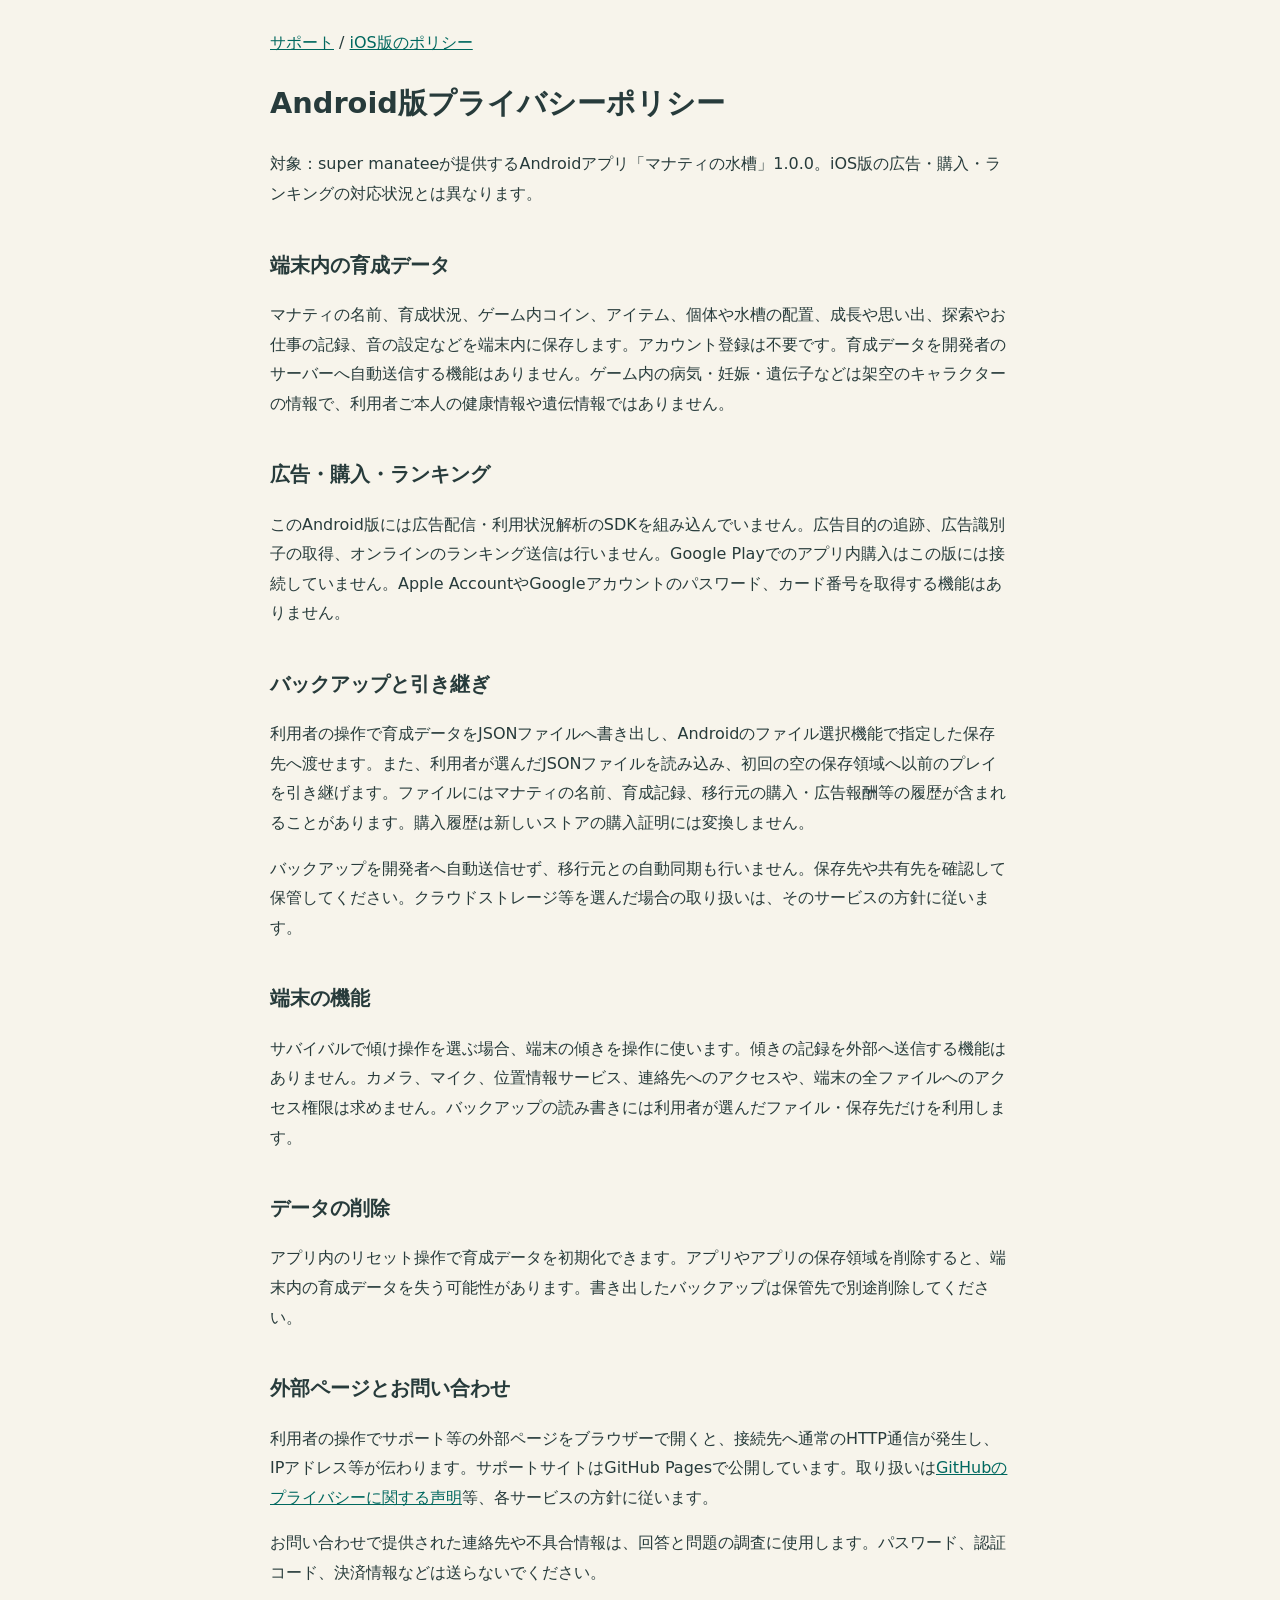
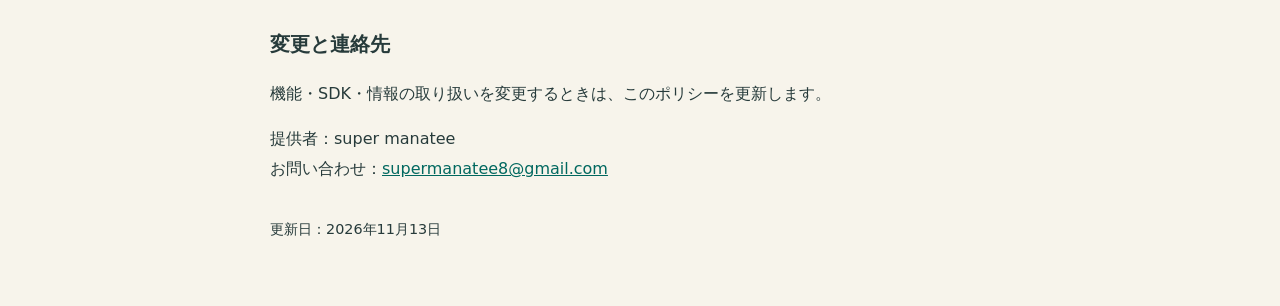
==== privacy-android.html @ 6015d878 "Add Android privacy policy for Manatee first Play release" ====
<!doctype html>
<html lang="ja"><head><meta charset="utf-8"><meta name="viewport" content="width=device-width,initial-scale=1"><title>Android版プライバシーポリシー | マナティの水槽</title>
<style>body{margin:0;background:#f7f4eb;color:#273b3b;font:16px/1.85 system-ui,sans-serif}main{max-width:740px;margin:auto;padding:28px 22px 64px}h1{font-size:1.8rem}h2{font-size:1.22rem;margin-top:2em}a{color:#00685f}footer{margin-top:32px;font-size:.9rem}</style></head>
<body><main><nav><a href="./">サポート</a> / <a href="privacy.html">iOS版のポリシー</a></nav>
<h1>Android版プライバシーポリシー</h1>
<p>対象：super manateeが提供するAndroidアプリ「マナティの水槽」1.0.0。iOS版の広告・購入・ランキングの対応状況とは異なります。</p>
<h2>端末内の育成データ</h2>
<p>マナティの名前、育成状況、ゲーム内コイン、アイテム、個体や水槽の配置、成長や思い出、探索やお仕事の記録、音の設定などを端末内に保存します。アカウント登録は不要です。育成データを開発者のサーバーへ自動送信する機能はありません。ゲーム内の病気・妊娠・遺伝子などは架空のキャラクターの情報で、利用者ご本人の健康情報や遺伝情報ではありません。</p>
<h2>広告・購入・ランキング</h2>
<p>このAndroid版には広告配信・利用状況解析のSDKを組み込んでいません。広告目的の追跡、広告識別子の取得、オンラインのランキング送信は行いません。Google Playでのアプリ内購入はこの版には接続していません。Apple AccountやGoogleアカウントのパスワード、カード番号を取得する機能はありません。</p>
<h2>バックアップと引き継ぎ</h2>
<p>利用者の操作で育成データをJSONファイルへ書き出し、Androidのファイル選択機能で指定した保存先へ渡せます。また、利用者が選んだJSONファイルを読み込み、初回の空の保存領域へ以前のプレイを引き継げます。ファイルにはマナティの名前、育成記録、移行元の購入・広告報酬等の履歴が含まれることがあります。購入履歴は新しいストアの購入証明には変換しません。</p>
<p>バックアップを開発者へ自動送信せず、移行元との自動同期も行いません。保存先や共有先を確認して保管してください。クラウドストレージ等を選んだ場合の取り扱いは、そのサービスの方針に従います。</p>
<h2>端末の機能</h2>
<p>サバイバルで傾け操作を選ぶ場合、端末の傾きを操作に使います。傾きの記録を外部へ送信する機能はありません。カメラ、マイク、位置情報サービス、連絡先へのアクセスや、端末の全ファイルへのアクセス権限は求めません。バックアップの読み書きには利用者が選んだファイル・保存先だけを利用します。</p>
<h2>データの削除</h2>
<p>アプリ内のリセット操作で育成データを初期化できます。アプリやアプリの保存領域を削除すると、端末内の育成データを失う可能性があります。書き出したバックアップは保管先で別途削除してください。</p>
<h2>外部ページとお問い合わせ</h2>
<p>利用者の操作でサポート等の外部ページをブラウザーで開くと、接続先へ通常のHTTP通信が発生し、IPアドレス等が伝わります。サポートサイトはGitHub Pagesで公開しています。取り扱いは<a href="https://docs.github.com/en/site-policy/privacy-policies/github-general-privacy-statement">GitHubのプライバシーに関する声明</a>等、各サービスの方針に従います。</p>
<p>お問い合わせで提供された連絡先や不具合情報は、回答と問題の調査に使用します。パスワード、認証コード、決済情報などは送らないでください。</p>
<h2>変更と連絡先</h2>
<p>機能・SDK・情報の取り扱いを変更するときは、このポリシーを更新します。</p>
<p>提供者：super manatee<br>お問い合わせ：<a href="mailto:supermanatee8@gmail.com">supermanatee8@gmail.com</a></p>
<footer>更新日：2026年11月13日</footer></main></body></html>
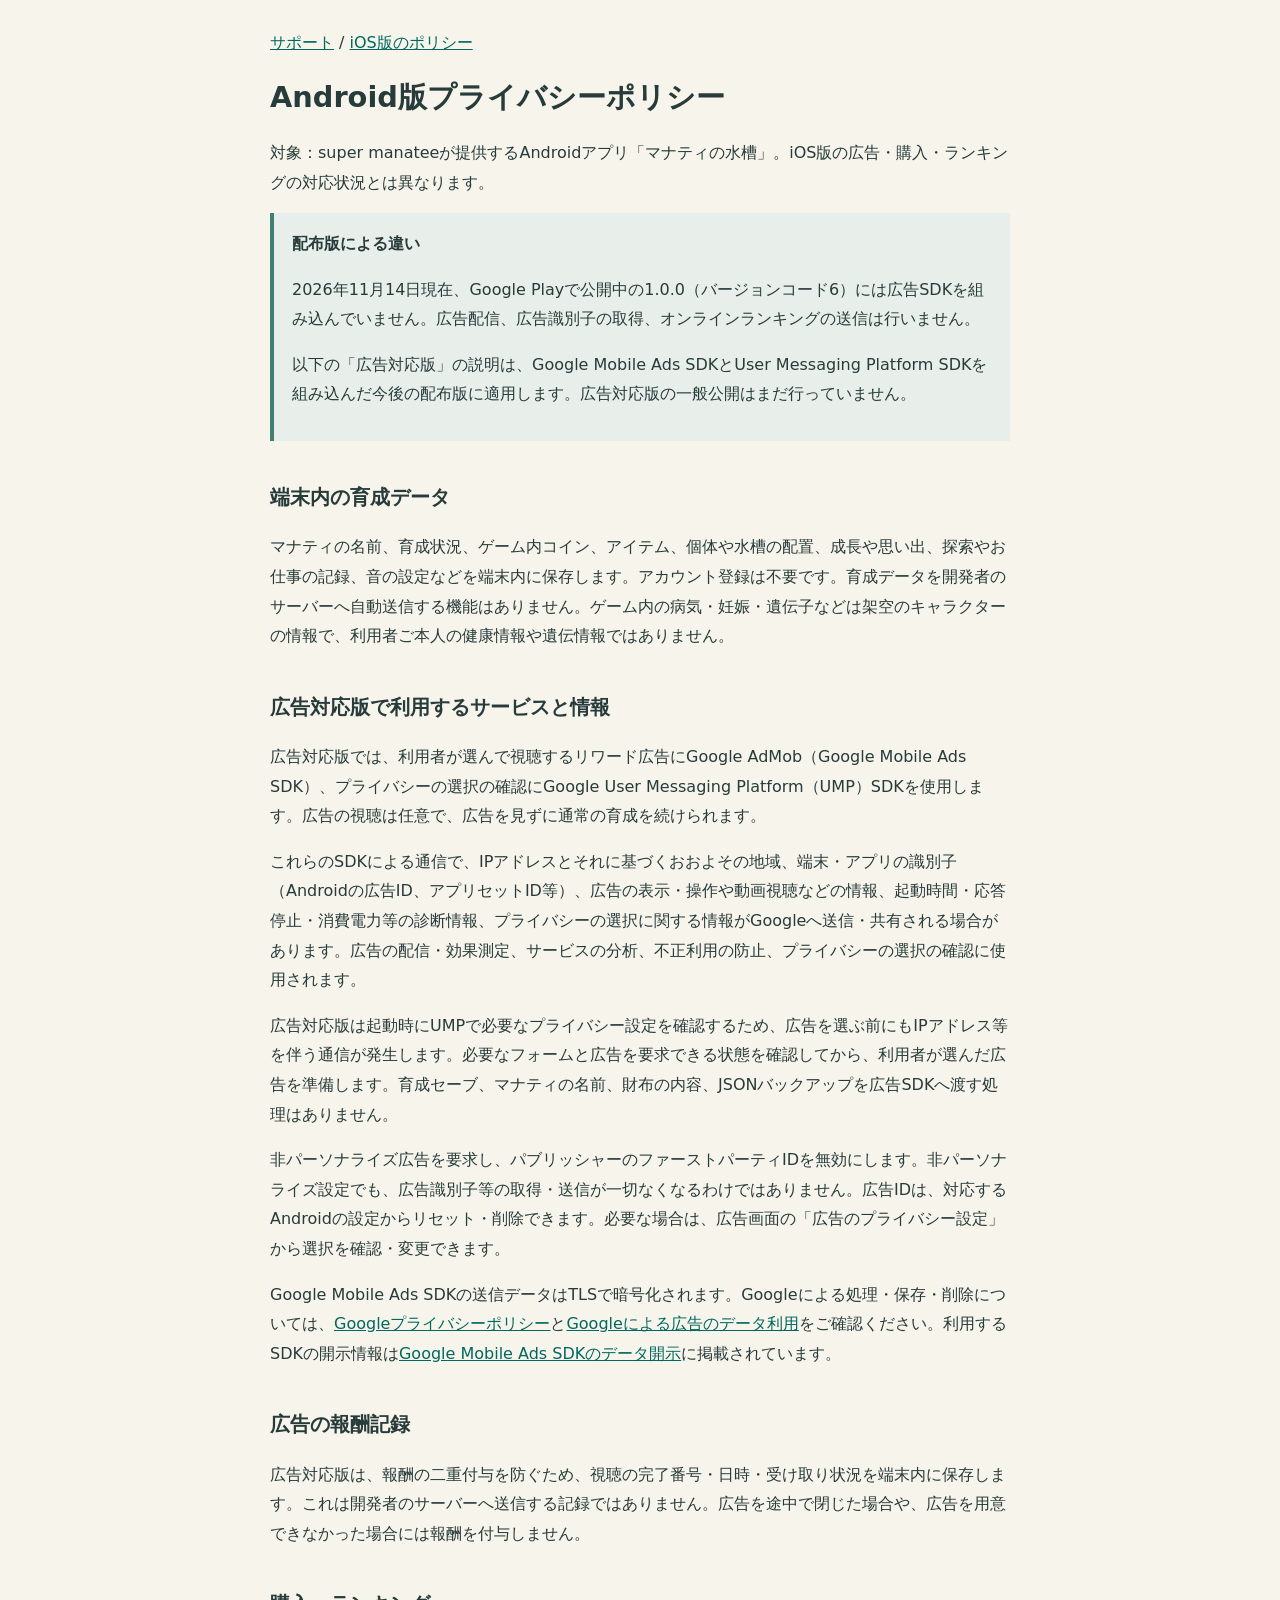
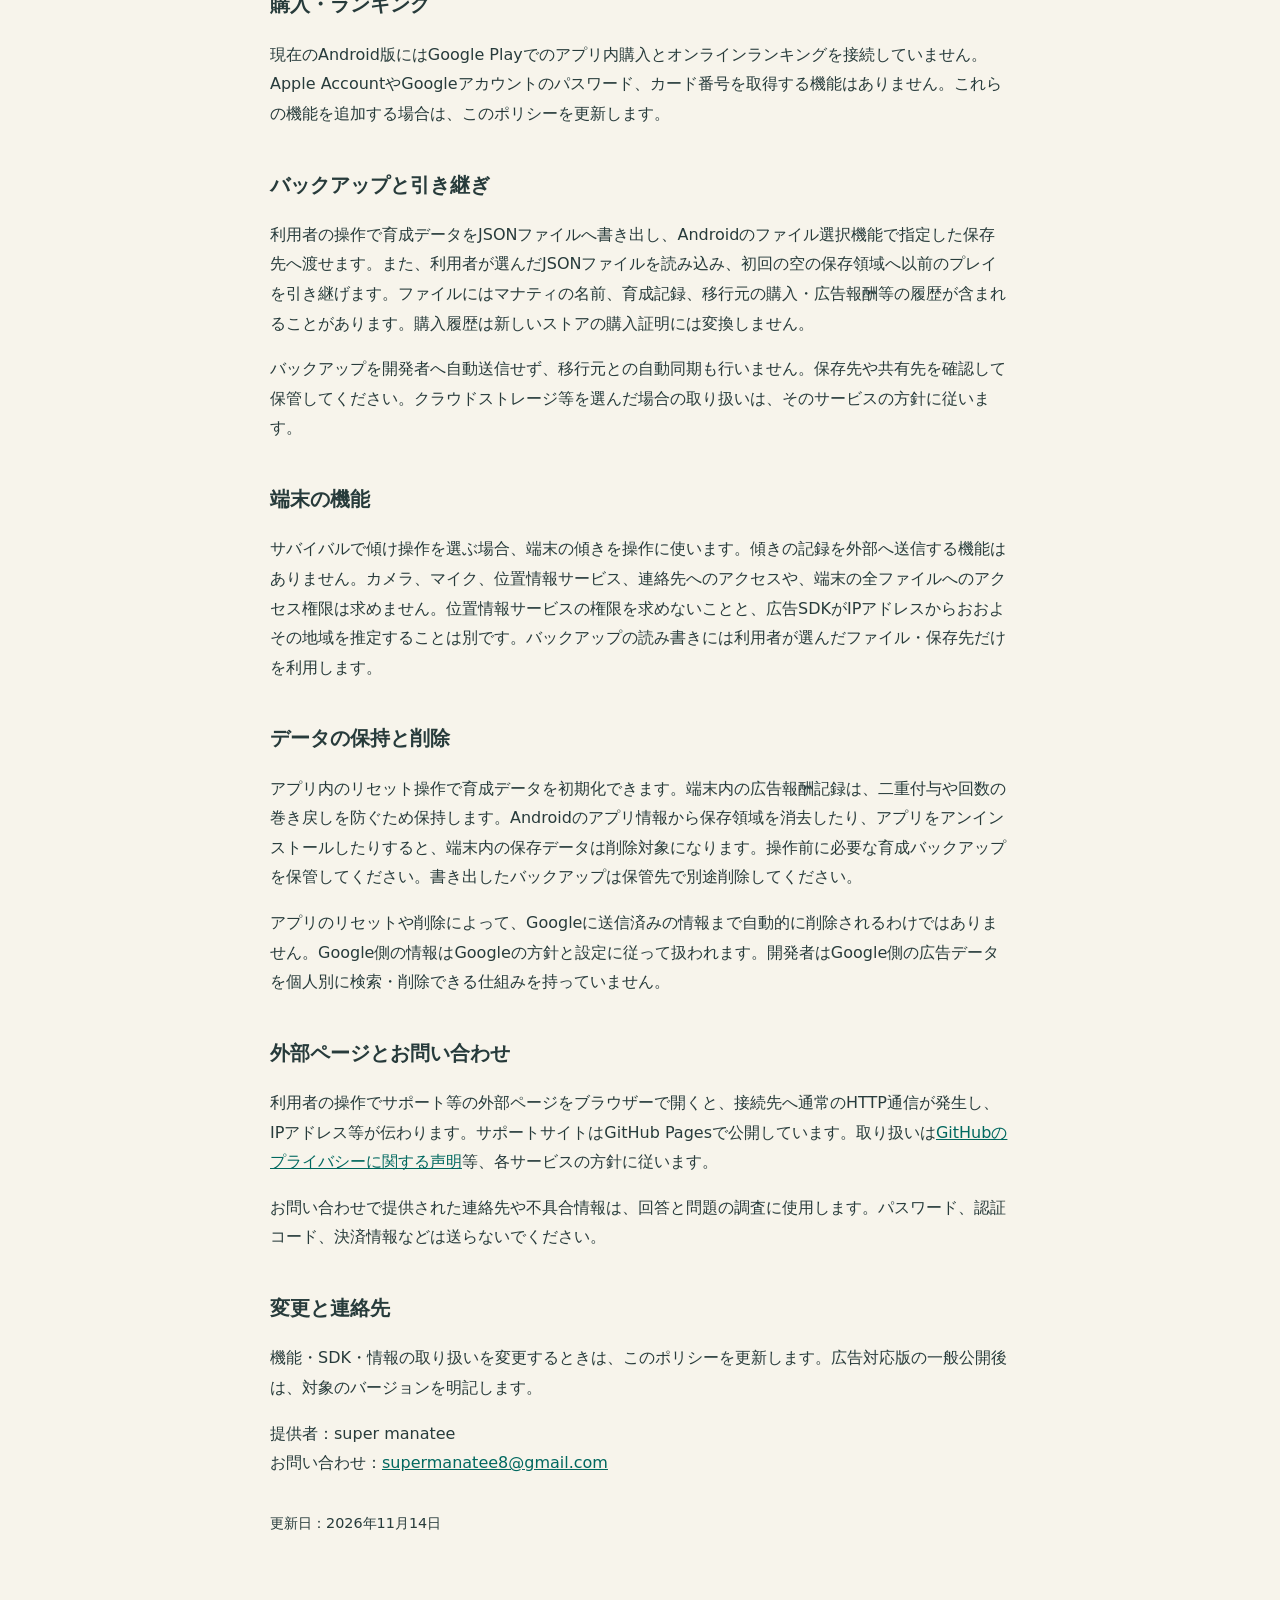
==== commit 17cda836: "Clarify Android ad-supported privacy practices and current release scope" ====
--- a/privacy-android.html
+++ b/privacy-android.html
@@ -1,24 +1,34 @@
 <!doctype html>
 <html lang="ja"><head><meta charset="utf-8"><meta name="viewport" content="width=device-width,initial-scale=1"><title>Android版プライバシーポリシー | マナティの水槽</title>
-<style>body{margin:0;background:#f7f4eb;color:#273b3b;font:16px/1.85 system-ui,sans-serif}main{max-width:740px;margin:auto;padding:28px 22px 64px}h1{font-size:1.8rem}h2{font-size:1.22rem;margin-top:2em}a{color:#00685f}footer{margin-top:32px;font-size:.9rem}</style></head>
+<style>body{margin:0;background:#f7f4eb;color:#273b3b;font:16px/1.85 system-ui,sans-serif}main{max-width:740px;margin:auto;padding:28px 22px 64px}h1{font-size:1.8rem;line-height:1.45}h2{font-size:1.22rem;margin-top:2em}a{color:#00685f;overflow-wrap:anywhere}footer{margin-top:32px;font-size:.9rem}.version{padding:16px 18px;border-left:4px solid #417e73;background:#e8efea}li{margin:.5em 0}</style></head>
 <body><main><nav><a href="./">サポート</a> / <a href="privacy.html">iOS版のポリシー</a></nav>
 <h1>Android版プライバシーポリシー</h1>
-<p>対象：super manateeが提供するAndroidアプリ「マナティの水槽」1.0.0。iOS版の広告・購入・ランキングの対応状況とは異なります。</p>
+<p>対象：super manateeが提供するAndroidアプリ「マナティの水槽」。iOS版の広告・購入・ランキングの対応状況とは異なります。</p>
+<div class="version"><strong>配布版による違い</strong><p>2026年11月14日現在、Google Playで公開中の1.0.0（バージョンコード6）には広告SDKを組み込んでいません。広告配信、広告識別子の取得、オンラインランキングの送信は行いません。</p><p>以下の「広告対応版」の説明は、Google Mobile Ads SDKとUser Messaging Platform SDKを組み込んだ今後の配布版に適用します。広告対応版の一般公開はまだ行っていません。</p></div>
 <h2>端末内の育成データ</h2>
 <p>マナティの名前、育成状況、ゲーム内コイン、アイテム、個体や水槽の配置、成長や思い出、探索やお仕事の記録、音の設定などを端末内に保存します。アカウント登録は不要です。育成データを開発者のサーバーへ自動送信する機能はありません。ゲーム内の病気・妊娠・遺伝子などは架空のキャラクターの情報で、利用者ご本人の健康情報や遺伝情報ではありません。</p>
-<h2>広告・購入・ランキング</h2>
-<p>このAndroid版には広告配信・利用状況解析のSDKを組み込んでいません。広告目的の追跡、広告識別子の取得、オンラインのランキング送信は行いません。Google Playでのアプリ内購入はこの版には接続していません。Apple AccountやGoogleアカウントのパスワード、カード番号を取得する機能はありません。</p>
+<h2>広告対応版で利用するサービスと情報</h2>
+<p>広告対応版では、利用者が選んで視聴するリワード広告にGoogle AdMob（Google Mobile Ads SDK）、プライバシーの選択の確認にGoogle User Messaging Platform（UMP）SDKを使用します。広告の視聴は任意で、広告を見ずに通常の育成を続けられます。</p>
+<p>これらのSDKによる通信で、IPアドレスとそれに基づくおおよその地域、端末・アプリの識別子（Androidの広告ID、アプリセットID等）、広告の表示・操作や動画視聴などの情報、起動時間・応答停止・消費電力等の診断情報、プライバシーの選択に関する情報がGoogleへ送信・共有される場合があります。広告の配信・効果測定、サービスの分析、不正利用の防止、プライバシーの選択の確認に使用されます。</p>
+<p>広告対応版は起動時にUMPで必要なプライバシー設定を確認するため、広告を選ぶ前にもIPアドレス等を伴う通信が発生します。必要なフォームと広告を要求できる状態を確認してから、利用者が選んだ広告を準備します。育成セーブ、マナティの名前、財布の内容、JSONバックアップを広告SDKへ渡す処理はありません。</p>
+<p>非パーソナライズ広告を要求し、パブリッシャーのファーストパーティIDを無効にします。非パーソナライズ設定でも、広告識別子等の取得・送信が一切なくなるわけではありません。広告IDは、対応するAndroidの設定からリセット・削除できます。必要な場合は、広告画面の「広告のプライバシー設定」から選択を確認・変更できます。</p>
+<p>Google Mobile Ads SDKの送信データはTLSで暗号化されます。Googleによる処理・保存・削除については、<a href="https://policies.google.com/privacy">Googleプライバシーポリシー</a>と<a href="https://policies.google.com/technologies/ads">Googleによる広告のデータ利用</a>をご確認ください。利用するSDKの開示情報は<a href="https://developers.google.com/admob/android/privacy/play-data-disclosure">Google Mobile Ads SDKのデータ開示</a>に掲載されています。</p>
+<h2>広告の報酬記録</h2>
+<p>広告対応版は、報酬の二重付与を防ぐため、視聴の完了番号・日時・受け取り状況を端末内に保存します。これは開発者のサーバーへ送信する記録ではありません。広告を途中で閉じた場合や、広告を用意できなかった場合には報酬を付与しません。</p>
+<h2>購入・ランキング</h2>
+<p>現在のAndroid版にはGoogle Playでのアプリ内購入とオンラインランキングを接続していません。Apple AccountやGoogleアカウントのパスワード、カード番号を取得する機能はありません。これらの機能を追加する場合は、このポリシーを更新します。</p>
 <h2>バックアップと引き継ぎ</h2>
 <p>利用者の操作で育成データをJSONファイルへ書き出し、Androidのファイル選択機能で指定した保存先へ渡せます。また、利用者が選んだJSONファイルを読み込み、初回の空の保存領域へ以前のプレイを引き継げます。ファイルにはマナティの名前、育成記録、移行元の購入・広告報酬等の履歴が含まれることがあります。購入履歴は新しいストアの購入証明には変換しません。</p>
 <p>バックアップを開発者へ自動送信せず、移行元との自動同期も行いません。保存先や共有先を確認して保管してください。クラウドストレージ等を選んだ場合の取り扱いは、そのサービスの方針に従います。</p>
 <h2>端末の機能</h2>
-<p>サバイバルで傾け操作を選ぶ場合、端末の傾きを操作に使います。傾きの記録を外部へ送信する機能はありません。カメラ、マイク、位置情報サービス、連絡先へのアクセスや、端末の全ファイルへのアクセス権限は求めません。バックアップの読み書きには利用者が選んだファイル・保存先だけを利用します。</p>
-<h2>データの削除</h2>
-<p>アプリ内のリセット操作で育成データを初期化できます。アプリやアプリの保存領域を削除すると、端末内の育成データを失う可能性があります。書き出したバックアップは保管先で別途削除してください。</p>
+<p>サバイバルで傾け操作を選ぶ場合、端末の傾きを操作に使います。傾きの記録を外部へ送信する機能はありません。カメラ、マイク、位置情報サービス、連絡先へのアクセスや、端末の全ファイルへのアクセス権限は求めません。位置情報サービスの権限を求めないことと、広告SDKがIPアドレスからおおよその地域を推定することは別です。バックアップの読み書きには利用者が選んだファイル・保存先だけを利用します。</p>
+<h2>データの保持と削除</h2>
+<p>アプリ内のリセット操作で育成データを初期化できます。端末内の広告報酬記録は、二重付与や回数の巻き戻しを防ぐため保持します。Androidのアプリ情報から保存領域を消去したり、アプリをアンインストールしたりすると、端末内の保存データは削除対象になります。操作前に必要な育成バックアップを保管してください。書き出したバックアップは保管先で別途削除してください。</p>
+<p>アプリのリセットや削除によって、Googleに送信済みの情報まで自動的に削除されるわけではありません。Google側の情報はGoogleの方針と設定に従って扱われます。開発者はGoogle側の広告データを個人別に検索・削除できる仕組みを持っていません。</p>
 <h2>外部ページとお問い合わせ</h2>
 <p>利用者の操作でサポート等の外部ページをブラウザーで開くと、接続先へ通常のHTTP通信が発生し、IPアドレス等が伝わります。サポートサイトはGitHub Pagesで公開しています。取り扱いは<a href="https://docs.github.com/en/site-policy/privacy-policies/github-general-privacy-statement">GitHubのプライバシーに関する声明</a>等、各サービスの方針に従います。</p>
 <p>お問い合わせで提供された連絡先や不具合情報は、回答と問題の調査に使用します。パスワード、認証コード、決済情報などは送らないでください。</p>
 <h2>変更と連絡先</h2>
-<p>機能・SDK・情報の取り扱いを変更するときは、このポリシーを更新します。</p>
+<p>機能・SDK・情報の取り扱いを変更するときは、このポリシーを更新します。広告対応版の一般公開後は、対象のバージョンを明記します。</p>
 <p>提供者：super manatee<br>お問い合わせ：<a href="mailto:supermanatee8@gmail.com">supermanatee8@gmail.com</a></p>
-<footer>更新日：2026年11月13日</footer></main></body></html>
+<footer>更新日：2026年11月14日</footer></main></body></html>
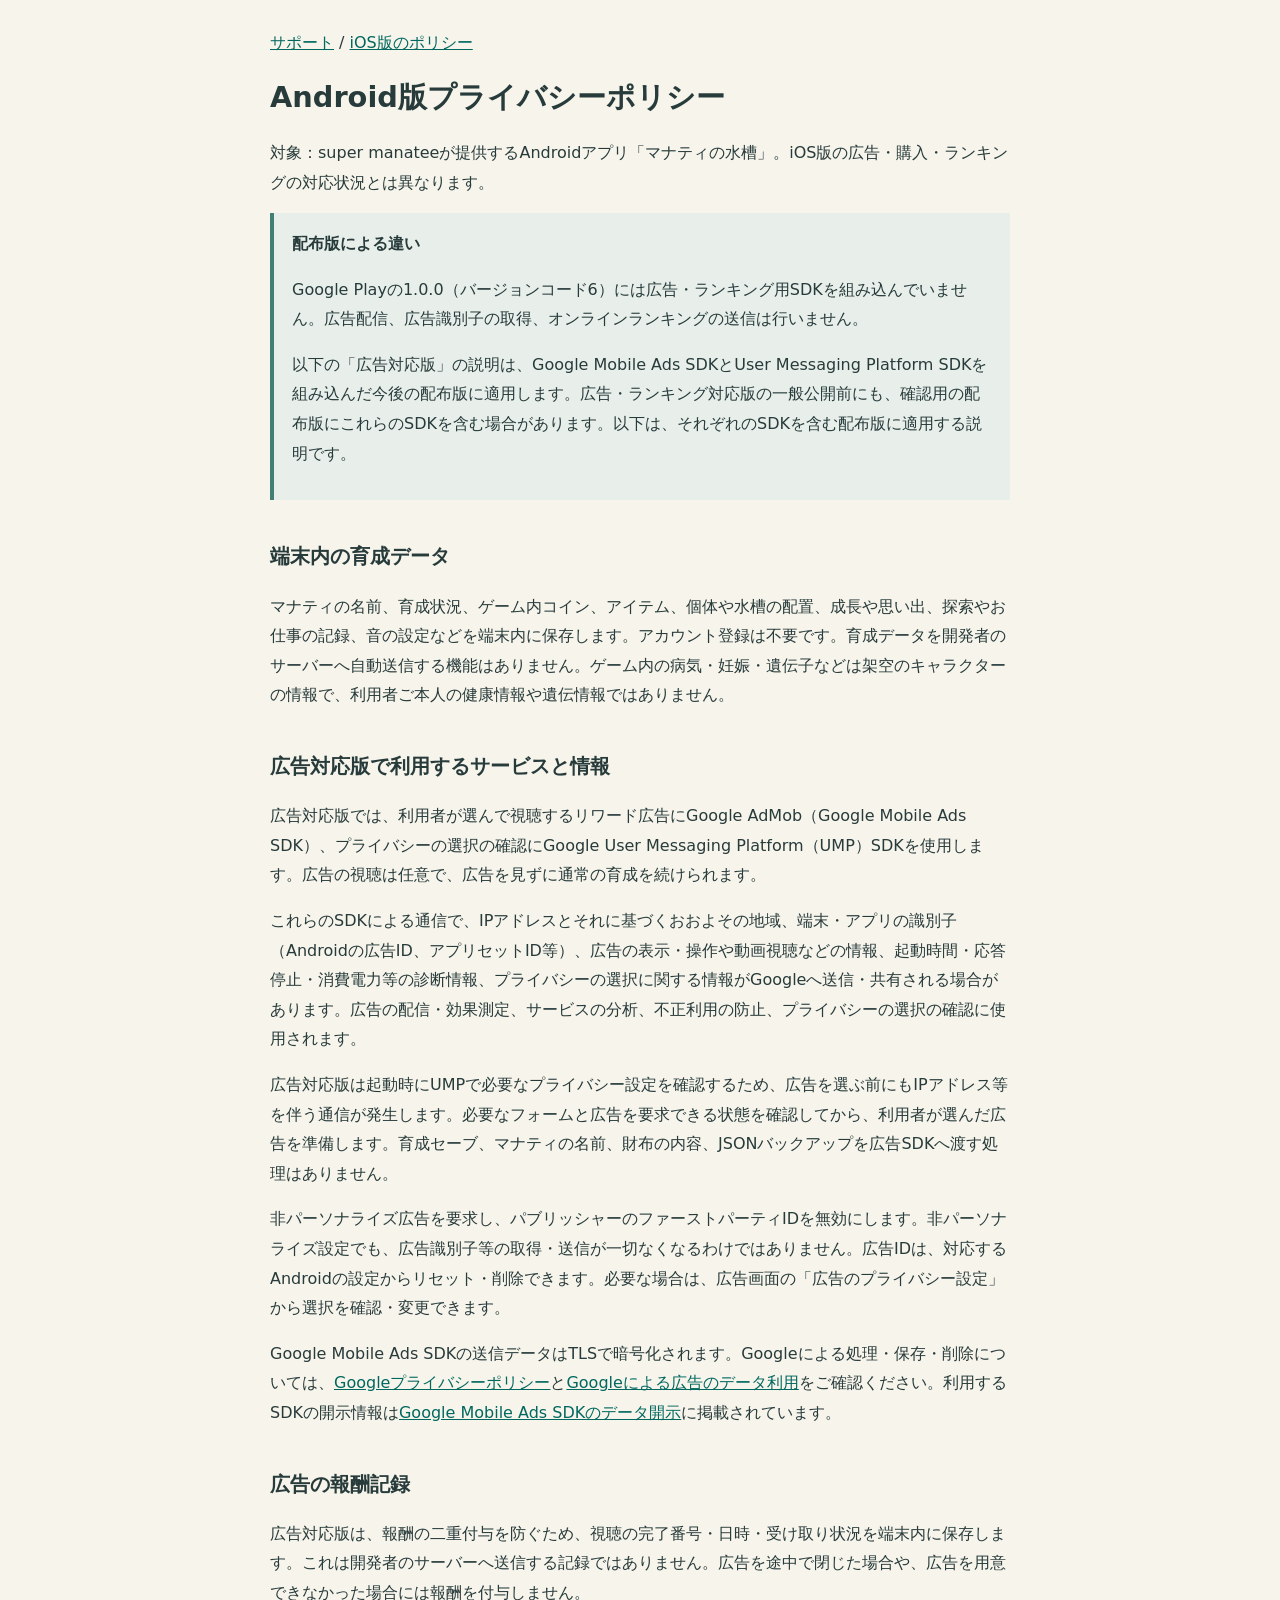
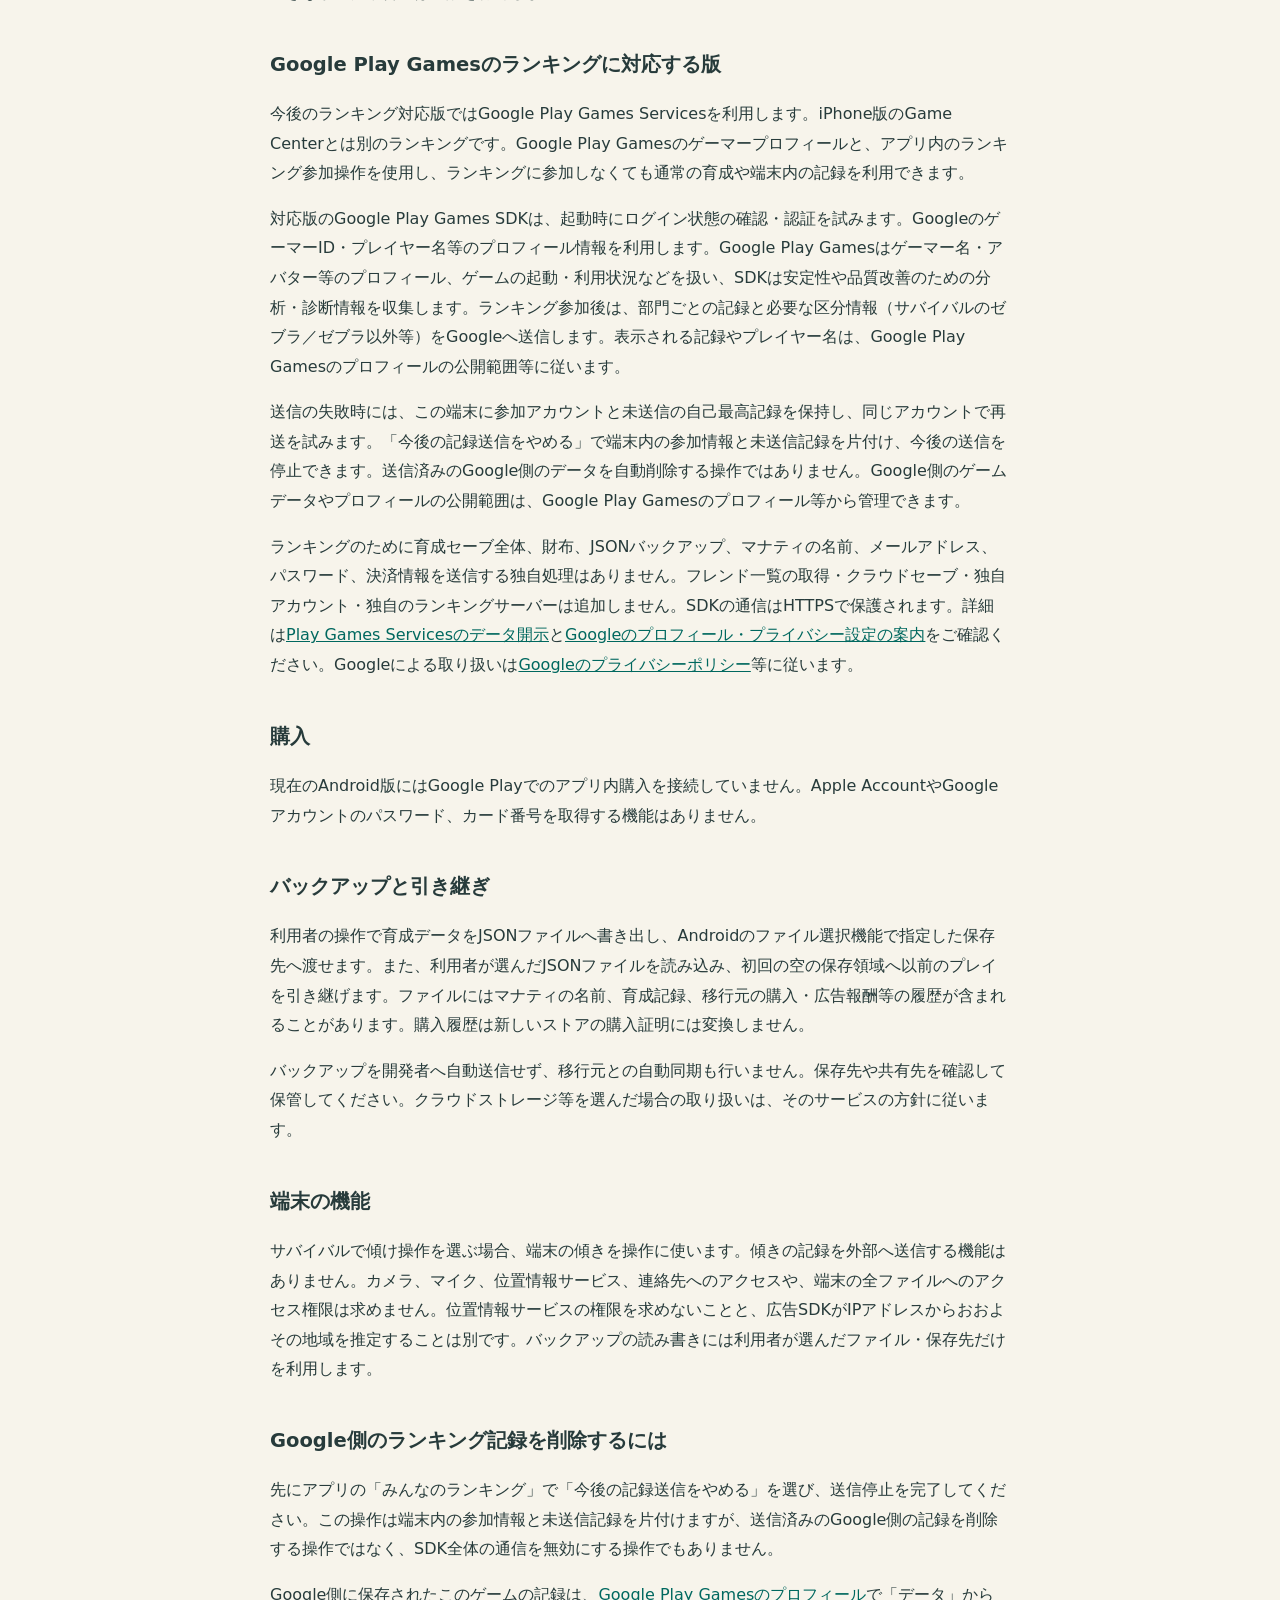
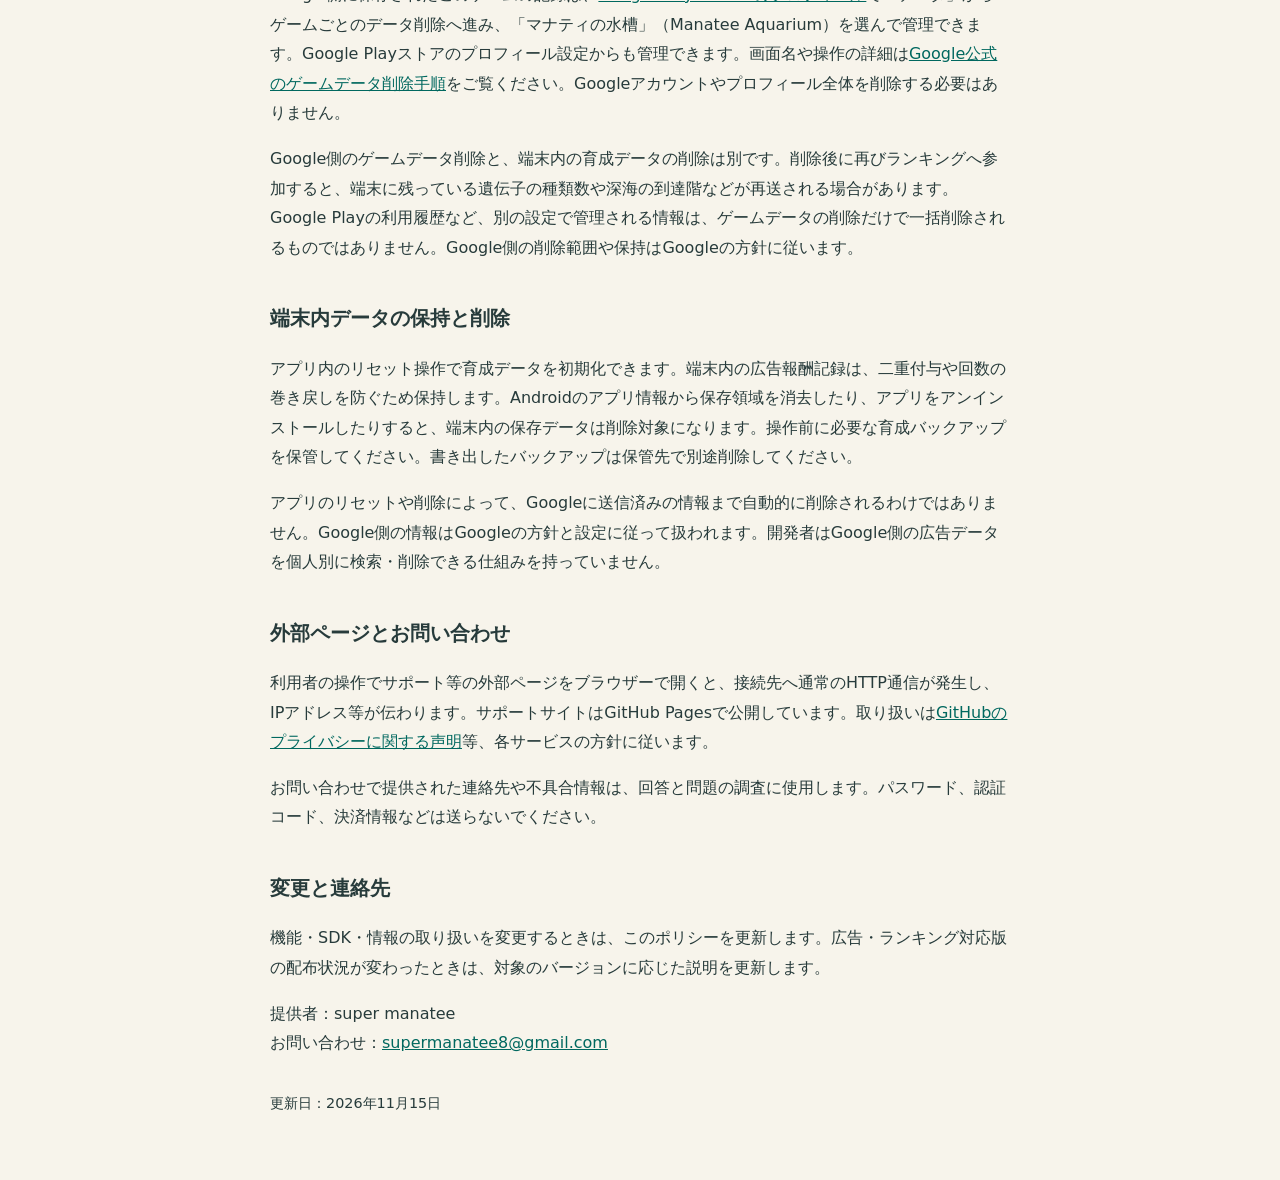
==== commit c544ebb9: "Disclose Android Play Games rankings and per-game data controls" ====
--- a/privacy-android.html
+++ b/privacy-android.html
@@ -4,7 +4,7 @@
 <body><main><nav><a href="./">サポート</a> / <a href="privacy.html">iOS版のポリシー</a></nav>
 <h1>Android版プライバシーポリシー</h1>
 <p>対象：super manateeが提供するAndroidアプリ「マナティの水槽」。iOS版の広告・購入・ランキングの対応状況とは異なります。</p>
-<div class="version"><strong>配布版による違い</strong><p>2026年11月14日現在、Google Playで公開中の1.0.0（バージョンコード6）には広告SDKを組み込んでいません。広告配信、広告識別子の取得、オンラインランキングの送信は行いません。</p><p>以下の「広告対応版」の説明は、Google Mobile Ads SDKとUser Messaging Platform SDKを組み込んだ今後の配布版に適用します。広告対応版の一般公開はまだ行っていません。</p></div>
+<div class="version"><strong>配布版による違い</strong><p>Google Playの1.0.0（バージョンコード6）には広告・ランキング用SDKを組み込んでいません。広告配信、広告識別子の取得、オンラインランキングの送信は行いません。</p><p>以下の「広告対応版」の説明は、Google Mobile Ads SDKとUser Messaging Platform SDKを組み込んだ今後の配布版に適用します。広告・ランキング対応版の一般公開前にも、確認用の配布版にこれらのSDKを含む場合があります。以下は、それぞれのSDKを含む配布版に適用する説明です。</p></div>
 <h2>端末内の育成データ</h2>
 <p>マナティの名前、育成状況、ゲーム内コイン、アイテム、個体や水槽の配置、成長や思い出、探索やお仕事の記録、音の設定などを端末内に保存します。アカウント登録は不要です。育成データを開発者のサーバーへ自動送信する機能はありません。ゲーム内の病気・妊娠・遺伝子などは架空のキャラクターの情報で、利用者ご本人の健康情報や遺伝情報ではありません。</p>
 <h2>広告対応版で利用するサービスと情報</h2>
@@ -15,20 +15,28 @@
 <p>Google Mobile Ads SDKの送信データはTLSで暗号化されます。Googleによる処理・保存・削除については、<a href="https://policies.google.com/privacy">Googleプライバシーポリシー</a>と<a href="https://policies.google.com/technologies/ads">Googleによる広告のデータ利用</a>をご確認ください。利用するSDKの開示情報は<a href="https://developers.google.com/admob/android/privacy/play-data-disclosure">Google Mobile Ads SDKのデータ開示</a>に掲載されています。</p>
 <h2>広告の報酬記録</h2>
 <p>広告対応版は、報酬の二重付与を防ぐため、視聴の完了番号・日時・受け取り状況を端末内に保存します。これは開発者のサーバーへ送信する記録ではありません。広告を途中で閉じた場合や、広告を用意できなかった場合には報酬を付与しません。</p>
-<h2>購入・ランキング</h2>
-<p>現在のAndroid版にはGoogle Playでのアプリ内購入とオンラインランキングを接続していません。Apple AccountやGoogleアカウントのパスワード、カード番号を取得する機能はありません。これらの機能を追加する場合は、このポリシーを更新します。</p>
+<h2>Google Play Gamesのランキングに対応する版</h2>
+<p>今後のランキング対応版ではGoogle Play Games Servicesを利用します。iPhone版のGame Centerとは別のランキングです。Google Play Gamesのゲーマープロフィールと、アプリ内のランキング参加操作を使用し、ランキングに参加しなくても通常の育成や端末内の記録を利用できます。</p>
+<p>対応版のGoogle Play Games SDKは、起動時にログイン状態の確認・認証を試みます。GoogleのゲーマーID・プレイヤー名等のプロフィール情報を利用します。Google Play Gamesはゲーマー名・アバター等のプロフィール、ゲームの起動・利用状況などを扱い、SDKは安定性や品質改善のための分析・診断情報を収集します。ランキング参加後は、部門ごとの記録と必要な区分情報（サバイバルのゼブラ／ゼブラ以外等）をGoogleへ送信します。表示される記録やプレイヤー名は、Google Play Gamesのプロフィールの公開範囲等に従います。</p>
+<p>送信の失敗時には、この端末に参加アカウントと未送信の自己最高記録を保持し、同じアカウントで再送を試みます。「今後の記録送信をやめる」で端末内の参加情報と未送信記録を片付け、今後の送信を停止できます。送信済みのGoogle側のデータを自動削除する操作ではありません。Google側のゲームデータやプロフィールの公開範囲は、Google Play Gamesのプロフィール等から管理できます。</p>
+<p>ランキングのために育成セーブ全体、財布、JSONバックアップ、マナティの名前、メールアドレス、パスワード、決済情報を送信する独自処理はありません。フレンド一覧の取得・クラウドセーブ・独自アカウント・独自のランキングサーバーは追加しません。SDKの通信はHTTPSで保護されます。詳細は<a href="https://developer.android.com/games/pgs/data-collection?hl=ja">Play Games Servicesのデータ開示</a>と<a href="https://support.google.com/googleplay/answer/3129346?hl=ja">Googleのプロフィール・プライバシー設定の案内</a>をご確認ください。Googleによる取り扱いは<a href="https://policies.google.com/privacy">Googleのプライバシーポリシー</a>等に従います。</p>
+<h2>購入</h2><p>現在のAndroid版にはGoogle Playでのアプリ内購入を接続していません。Apple AccountやGoogleアカウントのパスワード、カード番号を取得する機能はありません。</p>
 <h2>バックアップと引き継ぎ</h2>
 <p>利用者の操作で育成データをJSONファイルへ書き出し、Androidのファイル選択機能で指定した保存先へ渡せます。また、利用者が選んだJSONファイルを読み込み、初回の空の保存領域へ以前のプレイを引き継げます。ファイルにはマナティの名前、育成記録、移行元の購入・広告報酬等の履歴が含まれることがあります。購入履歴は新しいストアの購入証明には変換しません。</p>
 <p>バックアップを開発者へ自動送信せず、移行元との自動同期も行いません。保存先や共有先を確認して保管してください。クラウドストレージ等を選んだ場合の取り扱いは、そのサービスの方針に従います。</p>
 <h2>端末の機能</h2>
 <p>サバイバルで傾け操作を選ぶ場合、端末の傾きを操作に使います。傾きの記録を外部へ送信する機能はありません。カメラ、マイク、位置情報サービス、連絡先へのアクセスや、端末の全ファイルへのアクセス権限は求めません。位置情報サービスの権限を求めないことと、広告SDKがIPアドレスからおおよその地域を推定することは別です。バックアップの読み書きには利用者が選んだファイル・保存先だけを利用します。</p>
-<h2>データの保持と削除</h2>
+<h2 id="play-games-data-deletion">Google側のランキング記録を削除するには</h2>
+<p>先にアプリの「みんなのランキング」で「今後の記録送信をやめる」を選び、送信停止を完了してください。この操作は端末内の参加情報と未送信記録を片付けますが、送信済みのGoogle側の記録を削除する操作ではなく、SDK全体の通信を無効にする操作でもありません。</p>
+<p>Google側に保存されたこのゲームの記録は、<a href="https://play.google.com/games/profile">Google Play Gamesのプロフィール</a>で「データ」からゲームごとのデータ削除へ進み、「マナティの水槽」（Manatee Aquarium）を選んで管理できます。Google Playストアのプロフィール設定からも管理できます。画面名や操作の詳細は<a href="https://support.google.com/googleplay/answer/9130646?hl=ja">Google公式のゲームデータ削除手順</a>をご覧ください。Googleアカウントやプロフィール全体を削除する必要はありません。</p>
+<p>Google側のゲームデータ削除と、端末内の育成データの削除は別です。削除後に再びランキングへ参加すると、端末に残っている遺伝子の種類数や深海の到達階などが再送される場合があります。Google Playの利用履歴など、別の設定で管理される情報は、ゲームデータの削除だけで一括削除されるものではありません。Google側の削除範囲や保持はGoogleの方針に従います。</p>
+<h2>端末内データの保持と削除</h2>
 <p>アプリ内のリセット操作で育成データを初期化できます。端末内の広告報酬記録は、二重付与や回数の巻き戻しを防ぐため保持します。Androidのアプリ情報から保存領域を消去したり、アプリをアンインストールしたりすると、端末内の保存データは削除対象になります。操作前に必要な育成バックアップを保管してください。書き出したバックアップは保管先で別途削除してください。</p>
 <p>アプリのリセットや削除によって、Googleに送信済みの情報まで自動的に削除されるわけではありません。Google側の情報はGoogleの方針と設定に従って扱われます。開発者はGoogle側の広告データを個人別に検索・削除できる仕組みを持っていません。</p>
 <h2>外部ページとお問い合わせ</h2>
 <p>利用者の操作でサポート等の外部ページをブラウザーで開くと、接続先へ通常のHTTP通信が発生し、IPアドレス等が伝わります。サポートサイトはGitHub Pagesで公開しています。取り扱いは<a href="https://docs.github.com/en/site-policy/privacy-policies/github-general-privacy-statement">GitHubのプライバシーに関する声明</a>等、各サービスの方針に従います。</p>
 <p>お問い合わせで提供された連絡先や不具合情報は、回答と問題の調査に使用します。パスワード、認証コード、決済情報などは送らないでください。</p>
 <h2>変更と連絡先</h2>
-<p>機能・SDK・情報の取り扱いを変更するときは、このポリシーを更新します。広告対応版の一般公開後は、対象のバージョンを明記します。</p>
+<p>機能・SDK・情報の取り扱いを変更するときは、このポリシーを更新します。広告・ランキング対応版の配布状況が変わったときは、対象のバージョンに応じた説明を更新します。</p>
 <p>提供者：super manatee<br>お問い合わせ：<a href="mailto:supermanatee8@gmail.com">supermanatee8@gmail.com</a></p>
-<footer>更新日：2026年11月14日</footer></main></body></html>
+<footer>更新日：2026年11月15日</footer></main></body></html>
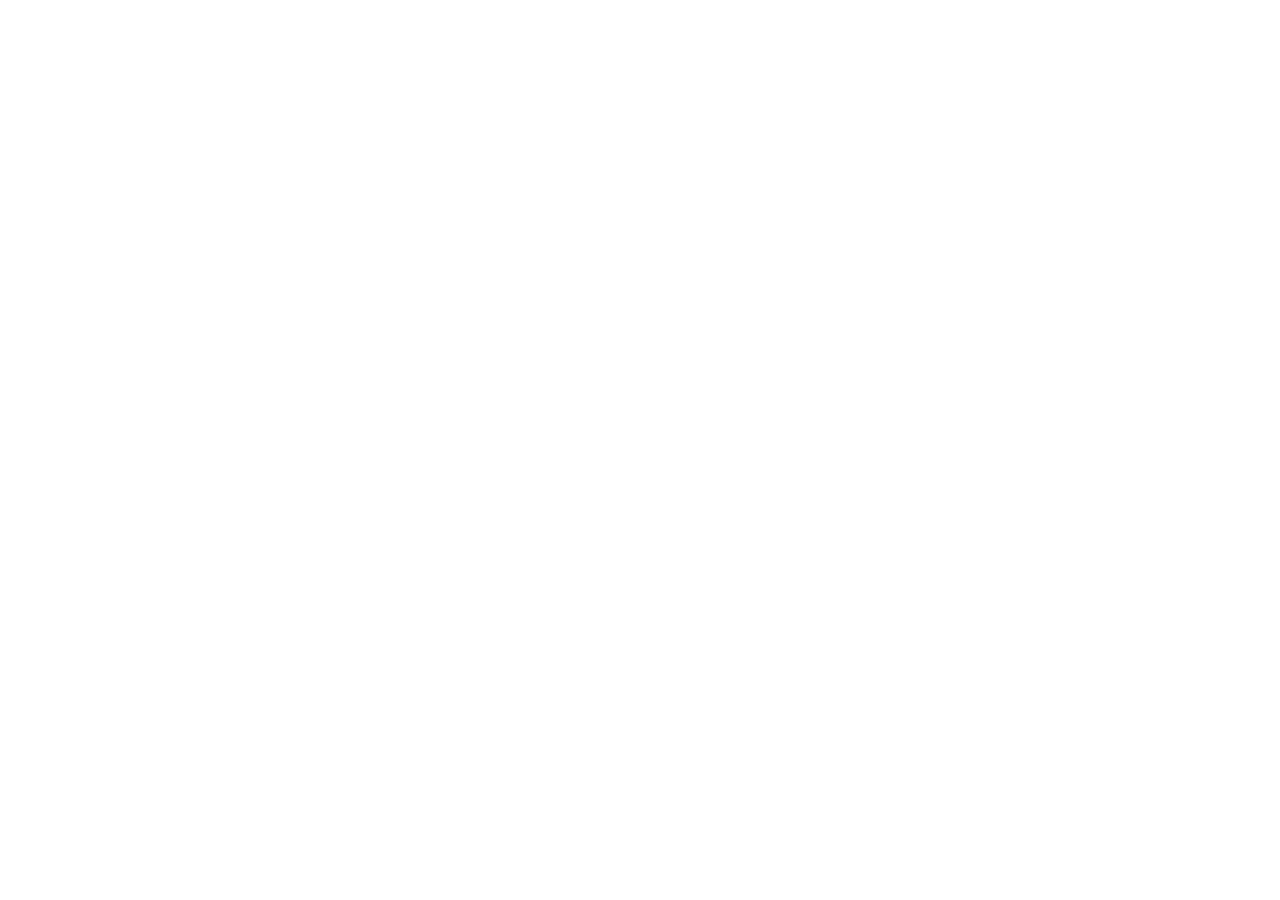
==== commit e9190e20: "Move published page to the supermanatee.jp domain" ====
--- a/privacy-android.html
+++ b/privacy-android.html
@@ -1,6 +1,6 @@
 <!doctype html>
 <html lang="ja"><head><meta charset="utf-8"><meta name="viewport" content="width=device-width,initial-scale=1"><title>Android版プライバシーポリシー | マナティの水槽</title>
-<style>body{margin:0;background:#f7f4eb;color:#273b3b;font:16px/1.85 system-ui,sans-serif}main{max-width:740px;margin:auto;padding:28px 22px 64px}h1{font-size:1.8rem;line-height:1.45}h2{font-size:1.22rem;margin-top:2em}a{color:#00685f;overflow-wrap:anywhere}footer{margin-top:32px;font-size:.9rem}.version{padding:16px 18px;border-left:4px solid #417e73;background:#e8efea}li{margin:.5em 0}</style></head>
+<style>body{margin:0;background:#f7f4eb;color:#273b3b;font:16px/1.85 system-ui,sans-serif}main{max-width:740px;margin:auto;padding:28px 22px 64px}h1{font-size:1.8rem;line-height:1.45}h2{font-size:1.22rem;margin-top:2em}a{color:#00685f;overflow-wrap:anywhere}footer{margin-top:32px;font-size:.9rem}.version{padding:16px 18px;border-left:4px solid #417e73;background:#e8efea}li{margin:.5em 0}</style><link rel="canonical" href="https://supermanatee.jp/privacy/manatee/android/"><meta http-equiv="refresh" content="0;url=https://supermanatee.jp/privacy/manatee/android/"><script>location.replace("https://supermanatee.jp/privacy/manatee/android/"+location.hash);</script></head>
 <body><main><nav><a href="./">サポート</a> / <a href="privacy.html">iOS版のポリシー</a></nav>
 <h1>Android版プライバシーポリシー</h1>
 <p>対象：super manateeが提供するAndroidアプリ「マナティの水槽」。iOS版の広告・購入・ランキングの対応状況とは異なります。</p>
